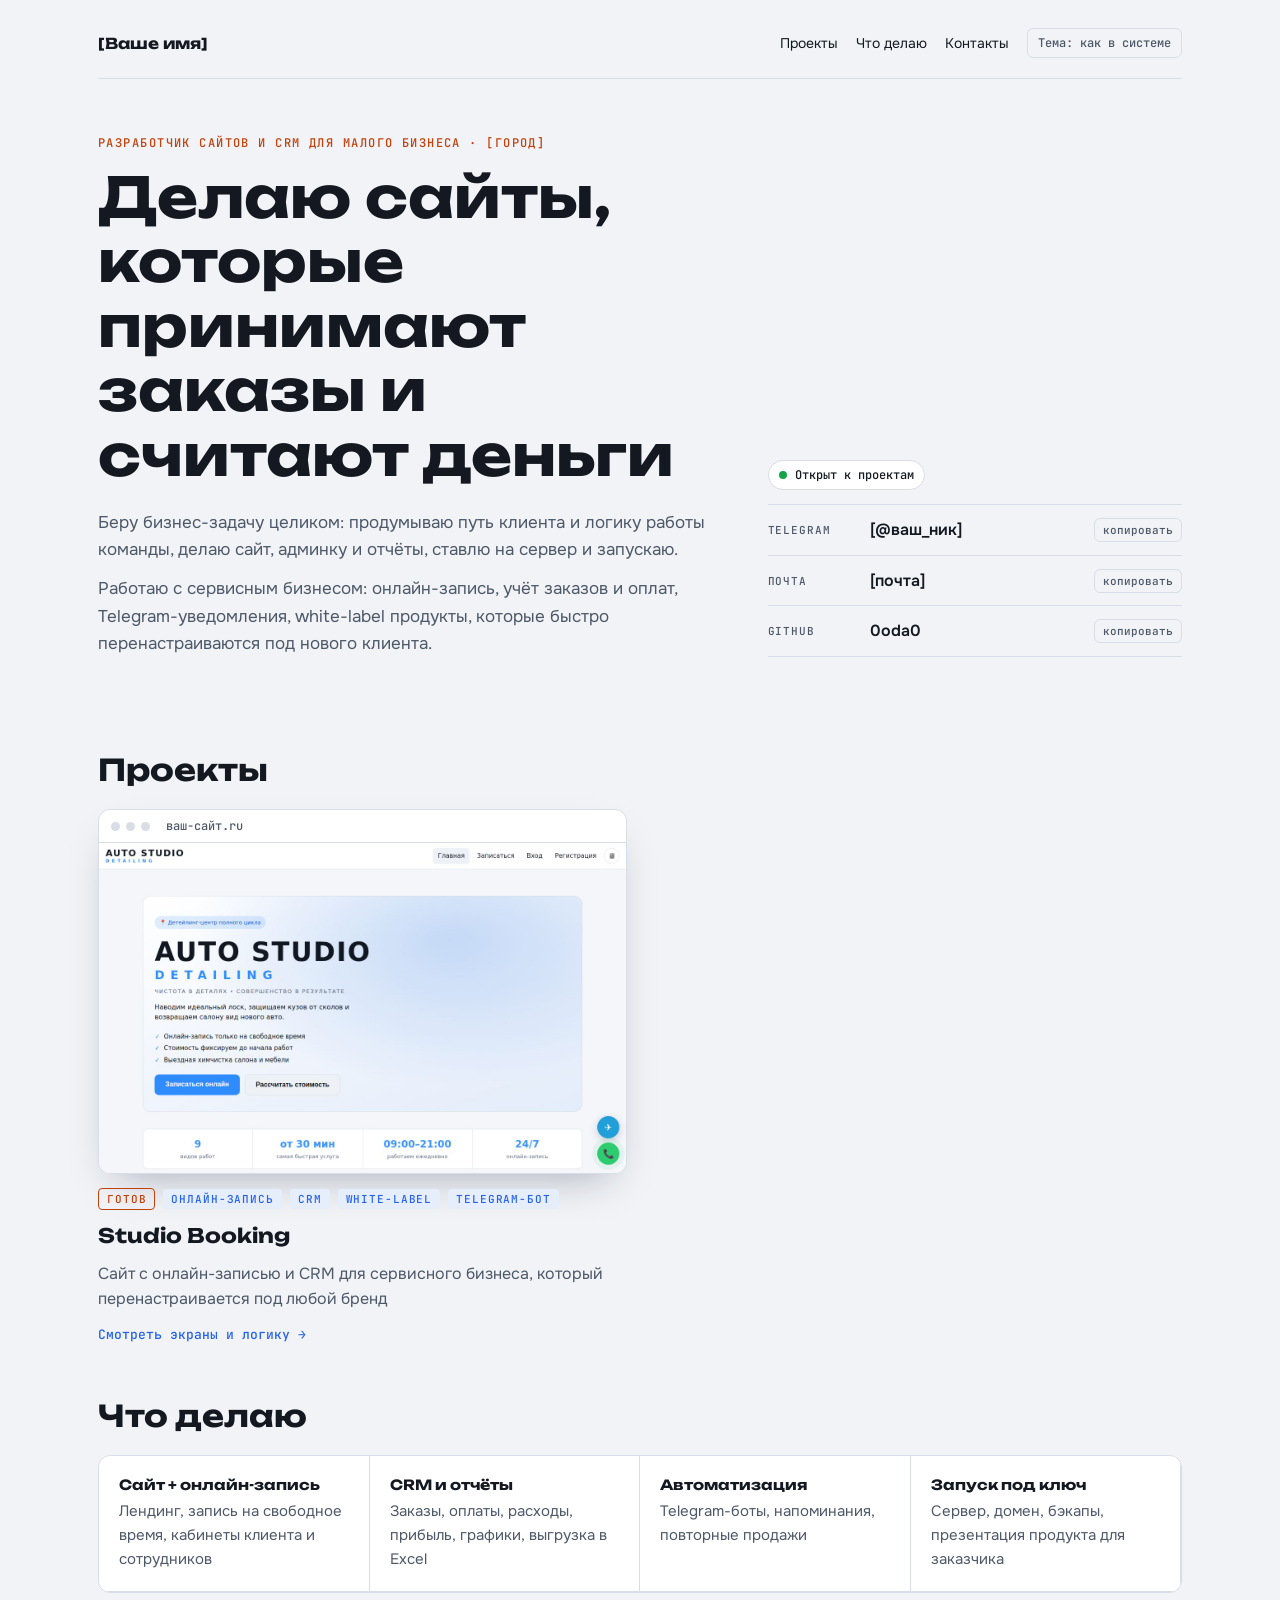
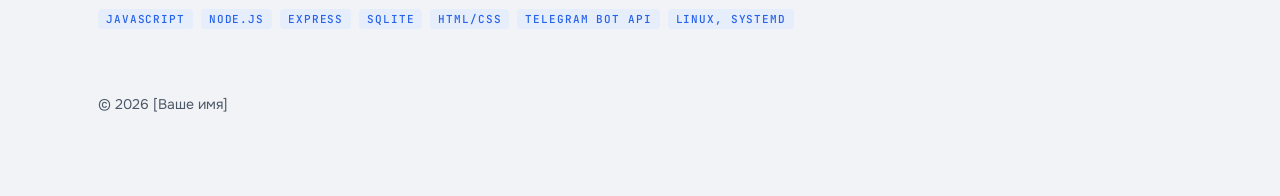
==== index.html @ 6fa4fbe9 "Портфолио: главная (обо мне, контакты, проекты), страницы проектов из project.json, проект Studio Bo" ====
<!doctype html>
<html lang="ru">
<head>
<meta charset="utf-8">
<meta name="viewport" content="width=device-width, initial-scale=1, viewport-fit=cover">
<title>Портфолио</title>
<meta name="description" content="Портфолио: сайты, CRM и автоматизация для бизнеса">
<link rel="preconnect" href="https://fonts.googleapis.com">
<link rel="stylesheet" href="https://fonts.googleapis.com/css2?family=Unbounded:wght@500;700&family=Onest:wght@400;500;600&family=JetBrains+Mono:wght@500&display=swap">
<link rel="stylesheet" href="assets/style.css">
</head>
<body>
<!-- Данные: profile.json (обо мне и контакты), projects/index.json (список проектов), projects/<slug>/project.json -->
<div class="home">
  <header class="topbar">
    <div class="mark" id="mark"></div>
    <nav><a href="#projects">Проекты</a><a href="#services">Что делаю</a><a href="#contacts">Контакты</a>
      <button class="theme" id="theme" type="button" style="margin:0">Тема: как в системе</button></nav>
  </header>

  <section class="intro">
    <div>
      <div class="who" id="role"></div>
      <h1 id="headline"></h1>
      <div class="about" id="about"></div>
    </div>
    <div id="contacts">
      <div style="margin-bottom:14px"><span class="status" id="available"></span></div>
      <div class="contact-list" id="contact-list"></div>
    </div>
  </section>

  <section class="block" id="projects"><h2>Проекты</h2><div class="projects" id="project-list"><p class="empty-note">Загрузка…</p></div></section>

  <section class="block" id="services"><h2>Что делаю</h2><div class="svc" id="svc"></div><div class="stack" id="stack"></div></section>

  <footer class="end" id="foot"></footer>
</div>
<script src="assets/common.js"></script>
<script>
(async () => {
  const me = await fetch('profile.json').then((r) => r.json());
  document.title = `${me.name} — портфолио`;
  document.getElementById('mark').textContent = me.name;
  document.getElementById('role').textContent = [me.role, me.location].filter(Boolean).join(' · ');
  document.getElementById('headline').innerHTML = emph(me.headline);
  document.getElementById('about').innerHTML = me.about.map((p) => `<p>${esc(p)}</p>`).join('');
  document.getElementById('available').textContent = me.available || 'Открыт к проектам';
  document.getElementById('contact-list').innerHTML = me.contacts.map((c, i) => `<div><span>${esc(c.label)}</span>
    <b>${c.url ? `<a href="${esc(c.url)}" target="_blank" rel="noopener">${esc(c.value)}</a>` : esc(c.value)}</b>
    <button class="copy" type="button" data-i="${i}">копировать</button></div>`).join('');
  document.getElementById('contact-list').addEventListener('click', async (e) => {
    const b = e.target.closest('.copy'); if (!b) return;
    const v = me.contacts[b.dataset.i].value;
    try { await navigator.clipboard.writeText(v); b.textContent = 'скопировано'; }
    catch { const r = document.createRange(); r.selectNodeContents(b.previousElementSibling); getSelection().removeAllRanges(); getSelection().addRange(r); b.textContent = 'выделено'; }
    setTimeout(() => (b.textContent = 'копировать'), 1600);
  });
  document.getElementById('svc').innerHTML = me.services.map((s) => `<div><b>${esc(s.title)}</b><span>${esc(s.text)}</span></div>`).join('');
  document.getElementById('stack').innerHTML = me.stack.map((s) => `<span class="chip">${esc(s)}</span>`).join('');
  document.getElementById('foot').textContent = `© ${new Date().getFullYear()} ${me.name}`;

  const STATUS = { idea: 'идея', in_progress: 'в работе', testing: 'тестирование', deployed: 'запущен', done: 'готов', paused: 'на паузе' };
  const { projects } = await fetch('projects/index.json').then((r) => r.json());
  const list = (await Promise.all(projects.map((slug) => fetch(`projects/${slug}/project.json`).then((r) => (r.ok ? r.json() : null)).catch(() => null)))).filter(Boolean);
  document.getElementById('project-list').innerHTML = list.length ? list.map((p) => `
    <a class="proj" href="project.html?p=${encodeURIComponent(p.slug)}">
      <div class="frame"><div class="bar"><i></i><i></i><i></i><code>${esc(p.hero?.url || p.title)}</code></div><img src="projects/${esc(p.slug)}/${esc(p.cover)}" alt="${esc(p.title)}" loading="lazy"></div>
      <div class="meta">${p.status ? `<span class="chip rule">${esc(STATUS[p.status] || p.status)}</span>` : ''}${(p.tags || []).map((t) => `<span class="chip">${esc(t)}</span>`).join('')}</div>
      <h3>${esc(p.title)}</h3><p>${esc(p.subtitle)}</p>
      <span class="more">Смотреть экраны и логику →</span>
    </a>`).join('') : '<p class="empty-note">Проекты скоро появятся.</p>';
})();
</script>
</body>
</html>
---- assets/style.css ----
/* Портфолио: общий стиль. Страница проекта — досье: липкое оглавление слева, снимок + пояснения справа */
:root {
  --paper: #f1f3f6; --panel: #ffffff; --ink: #141821; --soft: #4d5868; --line: #d9dee6;
  --accent: #2563eb; --accent-ink: #ffffff; --signal: #c2410c; --tint: #e6edfb;
  --display: 'Unbounded', 'Arial Black', system-ui, sans-serif;
  --body: 'Onest', 'Segoe UI', system-ui, sans-serif;
  --mono: 'JetBrains Mono', ui-monospace, 'Consolas', monospace;
  --shadow: 0 18px 40px -18px rgba(20, 30, 60, .35);
  color-scheme: light;
}
@media (prefers-color-scheme: dark) { :root:not([data-theme="light"]) {
  --paper: #0e1218; --panel: #161c26; --ink: #e9eef5; --soft: #a3aebd; --line: #273141;
  --accent: #5b8cff; --accent-ink: #0b1020; --signal: #fb923c; --tint: #1a2540; --shadow: 0 18px 40px -18px rgba(0, 0, 0, .7); color-scheme: dark;
} }
:root[data-theme="dark"] {
  --paper: #0e1218; --panel: #161c26; --ink: #e9eef5; --soft: #a3aebd; --line: #273141;
  --accent: #5b8cff; --accent-ink: #0b1020; --signal: #fb923c; --tint: #1a2540; --shadow: 0 18px 40px -18px rgba(0, 0, 0, .7); color-scheme: dark;
}
* { box-sizing: border-box; }
html { scroll-behavior: smooth; }
@media (prefers-reduced-motion: reduce) { html { scroll-behavior: auto; } }
body { margin: 0; background: var(--paper); color: var(--ink); font: 16px/1.6 var(--body); }
img { max-width: 100%; display: block; }
a { color: var(--accent); }
h1, h2, h3 { font-family: var(--display); line-height: 1.15; margin: 0; text-wrap: balance; font-weight: 700; }
p { margin: 0; }

.shell { display: grid; grid-template-columns: 250px minmax(0, 1fr); gap: 0; }
.index { position: sticky; top: 0; height: 100vh; overflow-y: auto; padding: 28px 18px 40px 22px; border-right: 1px solid var(--line); background: var(--paper); }
.index .mark { font: 700 15px/1.2 var(--display); letter-spacing: .02em; }
.index .mark span { display: block; font: 500 11px var(--mono); color: var(--soft); letter-spacing: .08em; margin-top: 4px; }
.index nav { display: grid; gap: 18px; margin-top: 26px; }
.index .grp { font: 500 11px var(--mono); text-transform: uppercase; letter-spacing: .1em; color: var(--soft); margin-bottom: 4px; }
.index a { display: block; color: var(--ink); text-decoration: none; font-size: 14px; padding: 4px 10px; border-left: 2px solid transparent; margin-left: -10px; }
.index a:hover { color: var(--accent); }
.index a.on { border-left-color: var(--accent); color: var(--accent); font-weight: 600; }
.theme { margin-top: 24px; font: 500 12px var(--mono); background: none; border: 1px solid var(--line); color: var(--soft); padding: 6px 10px; border-radius: 6px; cursor: pointer; }
.theme:focus-visible, a:focus-visible, .shot:focus-visible { outline: 2px solid var(--accent); outline-offset: 3px; }

main { min-width: 0; padding-inline: clamp(16px, 4vw, 56px); padding-block: 40px 80px; }

/* шапка */
.hero { display: grid; grid-template-columns: minmax(0, 1fr) minmax(0, 1fr); gap: 40px; align-items: center; padding-block: 24px 56px; }
.hero h1 { font-size: clamp(26px, 3vw, 42px); letter-spacing: -.01em; }
.hero h1 em { font-style: normal; color: var(--accent); }
.hero .lead { margin-top: 18px; font-size: 18px; color: var(--soft); max-width: 34em; }
.facts { display: flex; flex-wrap: wrap; gap: 26px; margin-top: 28px; }
.facts div { display: grid; }
.facts b { font: 700 28px var(--display); font-variant-numeric: tabular-nums; }
.facts span { font-size: 13px; color: var(--soft); }
.stage { position: relative; padding-bottom: 40px; }
.stage .phone { position: absolute; right: -6px; bottom: 0; width: 26%; border-radius: 22px; border: 6px solid var(--ink); box-shadow: var(--shadow); overflow: hidden; background: var(--ink); }

/* окно браузера вокруг снимка */
.frame { background: var(--panel); border: 1px solid var(--line); border-radius: 12px; overflow: hidden; box-shadow: var(--shadow); }
.frame .bar { display: flex; align-items: center; gap: 6px; padding: 8px 12px; border-bottom: 1px solid var(--line); }
.frame .bar i { width: 9px; height: 9px; border-radius: 50%; background: var(--line); }
.frame .bar code { margin-left: 10px; font: 500 12px var(--mono); color: var(--soft); white-space: nowrap; overflow: hidden; text-overflow: ellipsis; }
.shot { display: block; width: 100%; padding: 0; border: 0; background: none; cursor: zoom-in; }

/* главы */
.chapter { padding-top: 64px; scroll-margin-top: 12px; }
.chapter > header { display: grid; gap: 10px; max-width: 46em; padding-bottom: 28px; border-bottom: 1px solid var(--line); }
.chapter > header .no { font: 500 12px var(--mono); color: var(--signal); letter-spacing: .1em; text-transform: uppercase; }
.chapter > header h2 { font-size: clamp(24px, 3vw, 36px); }
.chapter > header p { color: var(--soft); font-size: 17px; }

.screen { display: grid; grid-template-columns: minmax(0, 1.55fr) minmax(0, 1fr); gap: 36px; padding-block: 44px; border-bottom: 1px solid var(--line); scroll-margin-top: 12px; align-items: start; }
.notes { position: sticky; top: 20px; display: grid; gap: 14px; min-width: 0; }
.notes .who { display: flex; gap: 8px; flex-wrap: wrap; }
.chip { font: 500 11px var(--mono); text-transform: uppercase; letter-spacing: .08em; padding: 3px 8px; border-radius: 4px; background: var(--tint); color: var(--accent); }
.chip.rule { background: none; border: 1px solid var(--signal); color: var(--signal); }
.notes h3 { font-size: 21px; }
.notes p { color: var(--soft); }
.notes ul { margin: 0; padding: 0; list-style: none; display: grid; gap: 9px; }
.notes li { position: relative; padding-left: 18px; font-size: 15px; }
.notes li::before { content: ''; position: absolute; left: 0; top: .62em; width: 8px; height: 2px; background: var(--accent); }
.notes .k { font: 500 11px var(--mono); text-transform: uppercase; letter-spacing: .1em; color: var(--soft); margin-top: 4px; }
.notes code { font: 500 13px var(--mono); background: var(--tint); padding: 1px 5px; border-radius: 4px; }

/* схемы и карточки */
.flow { display: grid; grid-template-columns: repeat(auto-fit, minmax(150px, 1fr)); gap: 0; margin-top: 30px; border: 1px solid var(--line); border-radius: 12px; overflow: hidden; background: var(--panel); }
.flow div { padding: 18px; border-right: 1px solid var(--line); display: grid; gap: 4px; align-content: start; }
.flow div:last-child { border-right: 0; }
.flow b { font: 700 13px var(--display); }
.flow span { font-size: 14px; color: var(--soft); }
.flow small { font: 500 11px var(--mono); color: var(--signal); }
.cards { display: grid; grid-template-columns: repeat(auto-fit, minmax(260px, 1fr)); gap: 16px; margin-top: 30px; }
.card { background: var(--panel); border: 1px solid var(--line); border-radius: 12px; padding: 22px; display: grid; gap: 10px; align-content: start; }
.card h3 { font-size: 17px; }
.pair { display: grid; grid-template-columns: minmax(0, 2.2fr) minmax(0, 1fr) minmax(0, 1fr); gap: 20px; margin-top: 30px; align-items: start; }
.pair figure { margin: 0; display: grid; gap: 8px; min-width: 0; }
.pair figcaption { font: 500 12px var(--mono); color: var(--soft); }
.pair .ph { border-radius: 18px; border: 5px solid var(--ink); overflow: hidden; }
.steps { counter-reset: s; display: grid; gap: 0; margin-top: 30px; border-top: 1px solid var(--line); }
.steps li { list-style: none; counter-increment: s; display: grid; grid-template-columns: 56px minmax(0, 1fr); gap: 14px; padding: 18px 0; border-bottom: 1px solid var(--line); }
.steps li::before { content: counter(s, decimal-leading-zero); font: 700 22px var(--display); color: var(--accent); }
.steps b { display: block; }
.steps span { color: var(--soft); }
.table-wrap { overflow-x: auto; margin-top: 24px; border: 1px solid var(--line); border-radius: 12px; background: var(--panel); }
table { border-collapse: collapse; width: 100%; font-size: 15px; }
th, td { text-align: left; padding: 12px 16px; border-bottom: 1px solid var(--line); vertical-align: top; }
th { font: 500 11px var(--mono); text-transform: uppercase; letter-spacing: .08em; color: var(--soft); }
td:last-child { font-variant-numeric: tabular-nums; white-space: nowrap; }
tr:last-child td { border-bottom: 0; }
footer.end { margin-top: 64px; color: var(--soft); font-size: 14px; }

dialog { border: 0; padding: 0; background: transparent; max-width: 96vw; max-height: 94vh; }
dialog::backdrop { background: rgba(8, 12, 20, .82); }
dialog img { max-height: 92vh; width: auto; border-radius: 8px; }
dialog form { position: fixed; top: 14px; right: 18px; }
dialog button { font: 500 13px var(--mono); background: var(--panel); color: var(--ink); border: 1px solid var(--line); padding: 8px 12px; border-radius: 6px; cursor: pointer; }

@media (max-width: 1100px) {
  .shell { grid-template-columns: minmax(0, 1fr); }
  .index { position: sticky; top: 0; z-index: 5; height: auto; padding: 10px 16px; border-right: 0; border-bottom: 1px solid var(--line); display: flex; align-items: center; gap: 14px; overflow-x: auto; }
  .index .mark span, .index .grp, .index nav > div > a:not(:first-of-type), .theme { display: none; }
  .index nav { display: flex; gap: 14px; margin: 0; }
  .index a { white-space: nowrap; border: 0; margin: 0; padding: 4px 0; }
}
@media (max-width: 860px) {
  .hero, .screen { grid-template-columns: minmax(0, 1fr); }
  .notes { position: static; }
  .pair { grid-template-columns: minmax(0, 1fr) minmax(0, 1fr); }
  .pair figure:first-child { grid-column: 1 / -1; }
}

/* ---------- главная портфолио ---------- */
.home { max-width: 1180px; margin: 0 auto; padding-inline: clamp(16px, 4vw, 48px); padding-block: 28px 80px; }
.topbar { display: flex; justify-content: space-between; align-items: center; gap: 16px; padding-bottom: 20px; border-bottom: 1px solid var(--line); }
.topbar .mark { font: 700 15px var(--display); }
.topbar nav { display: flex; gap: 18px; flex-wrap: wrap; align-items: center; }
.topbar nav a { color: var(--ink); text-decoration: none; font-size: 14px; }
.topbar nav a:hover { color: var(--accent); }
.intro { display: grid; grid-template-columns: minmax(0, 1.5fr) minmax(0, 1fr); gap: 48px; padding-block: 56px 40px; align-items: end; }
.intro .who { font: 500 12px var(--mono); text-transform: uppercase; letter-spacing: .12em; color: var(--signal); }
.intro h1 { font-size: clamp(30px, 4.4vw, 56px); margin-top: 14px; }
.intro .about { display: grid; gap: 12px; margin-top: 22px; color: var(--soft); font-size: 17px; max-width: 38em; }
.status { display: inline-flex; align-items: center; gap: 8px; font: 500 12px var(--mono); color: var(--ink); border: 1px solid var(--line); padding: 6px 10px; border-radius: 999px; background: var(--panel); }
.status::before { content: ''; width: 8px; height: 8px; border-radius: 50%; background: #16a34a; }
.contact-list { display: grid; gap: 0; border-top: 1px solid var(--line); }
.contact-list div { display: grid; grid-template-columns: 90px minmax(0, 1fr) auto; gap: 12px; align-items: center; padding: 12px 0; border-bottom: 1px solid var(--line); }
.contact-list span { font: 500 11px var(--mono); text-transform: uppercase; letter-spacing: .08em; color: var(--soft); }
.contact-list b { font-weight: 600; overflow-wrap: anywhere; }
.contact-list a { color: var(--ink); text-decoration: none; }
.contact-list a:hover { color: var(--accent); }
.copy { font: 500 11px var(--mono); background: none; border: 1px solid var(--line); color: var(--soft); border-radius: 6px; padding: 4px 8px; cursor: pointer; }
.block { padding-top: 56px; }
.block > h2 { font-size: clamp(22px, 2.6vw, 30px); margin-bottom: 22px; }
.svc { display: grid; grid-template-columns: repeat(auto-fit, minmax(220px, 1fr)); border: 1px solid var(--line); border-radius: 12px; overflow: hidden; background: var(--panel); }
.svc div { padding: 20px; border-right: 1px solid var(--line); border-bottom: 1px solid var(--line); display: grid; gap: 6px; align-content: start; }
.svc b { font: 700 14px var(--display); }
.svc span { color: var(--soft); font-size: 15px; }
.stack { display: flex; flex-wrap: wrap; gap: 8px; margin-top: 16px; }
.projects { display: grid; grid-template-columns: repeat(auto-fill, minmax(min(100%, 460px), 1fr)); gap: 26px; }
.proj { display: grid; gap: 14px; text-decoration: none; color: var(--ink); }
.proj .frame { transition: transform .25s ease; }
.proj:hover .frame { transform: translateY(-4px); }
.proj h3 { font-size: 20px; }
.proj p { color: var(--soft); }
.proj .meta { display: flex; gap: 8px; flex-wrap: wrap; align-items: center; }
.proj .more { font: 500 13px var(--mono); color: var(--accent); }
.empty-note { color: var(--soft); border: 1px dashed var(--line); border-radius: 12px; padding: 22px; }
.back { font: 500 13px var(--mono); text-decoration: none; display: inline-block; margin-bottom: 18px; }
@media (prefers-reduced-motion: reduce) { .proj .frame { transition: none; } }
@media (max-width: 860px) { .intro { grid-template-columns: minmax(0, 1fr); } }
.topbar .theme { display: inline-block; }
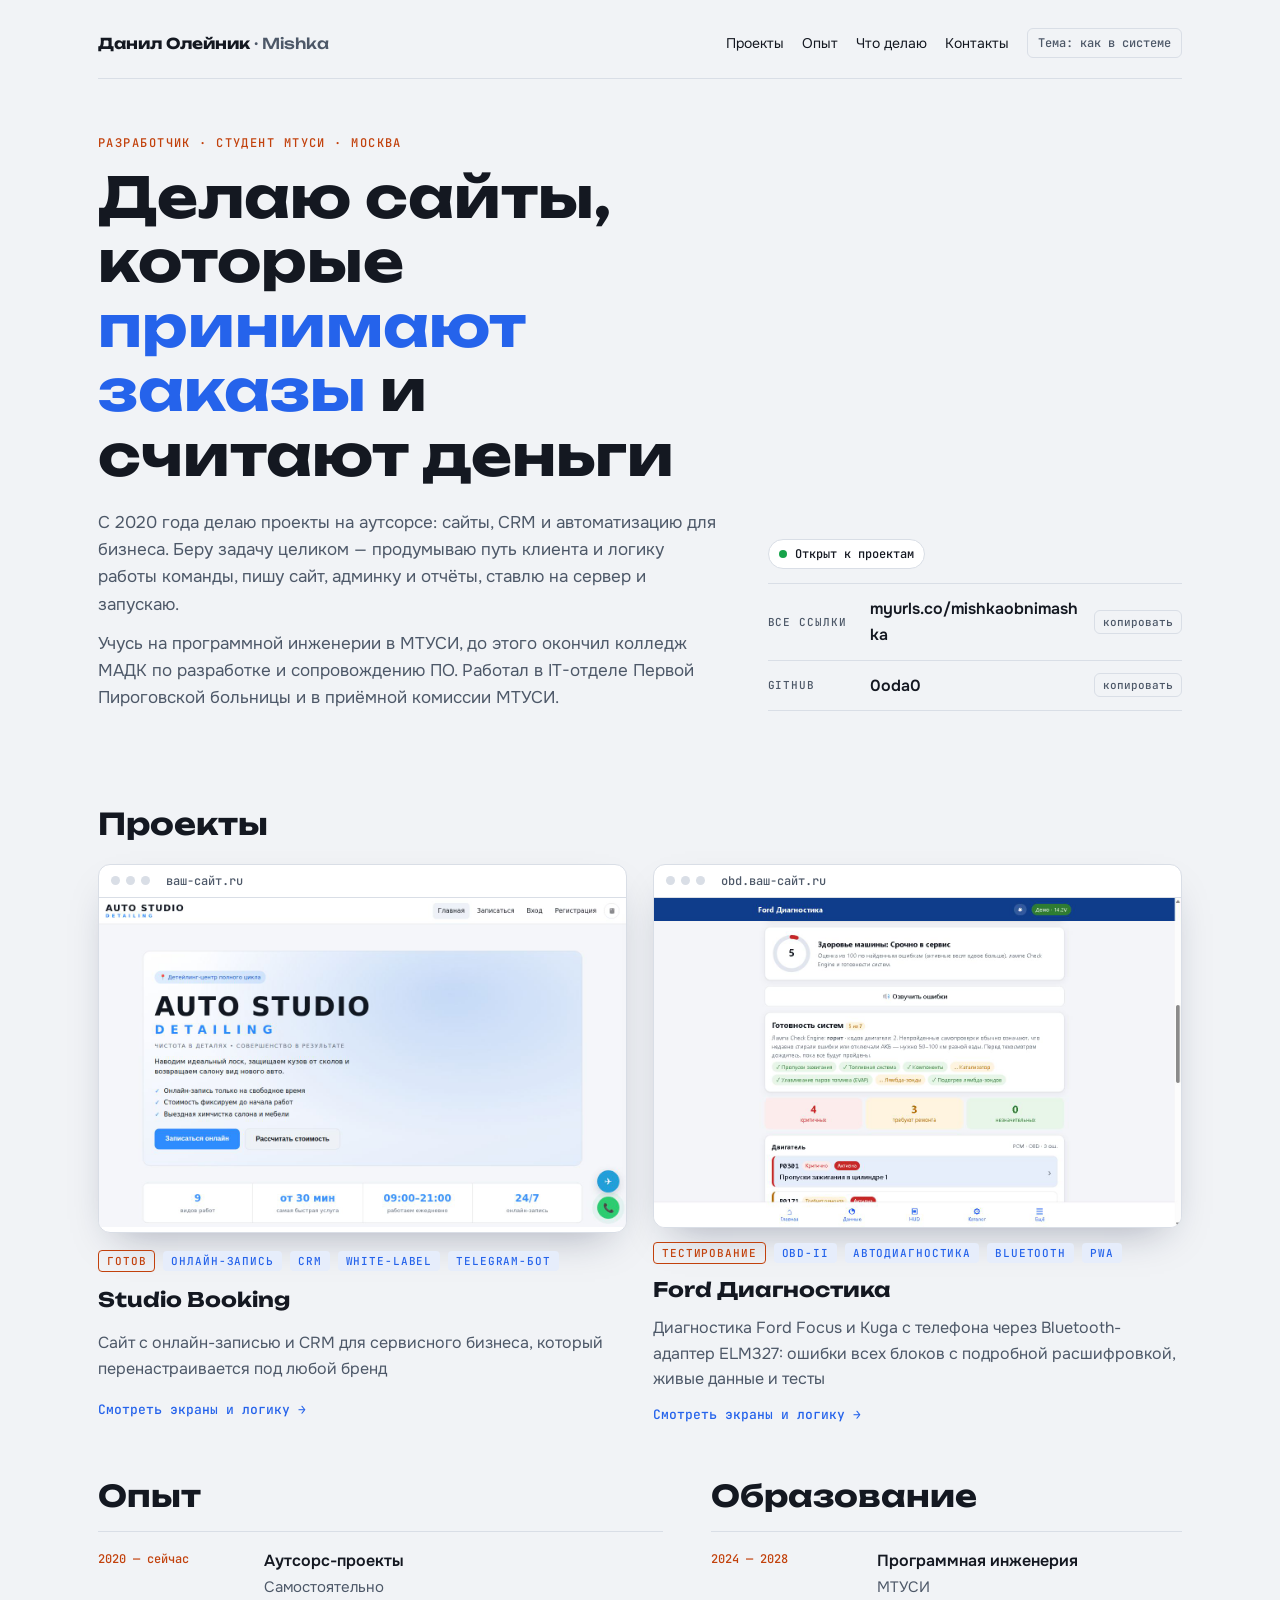
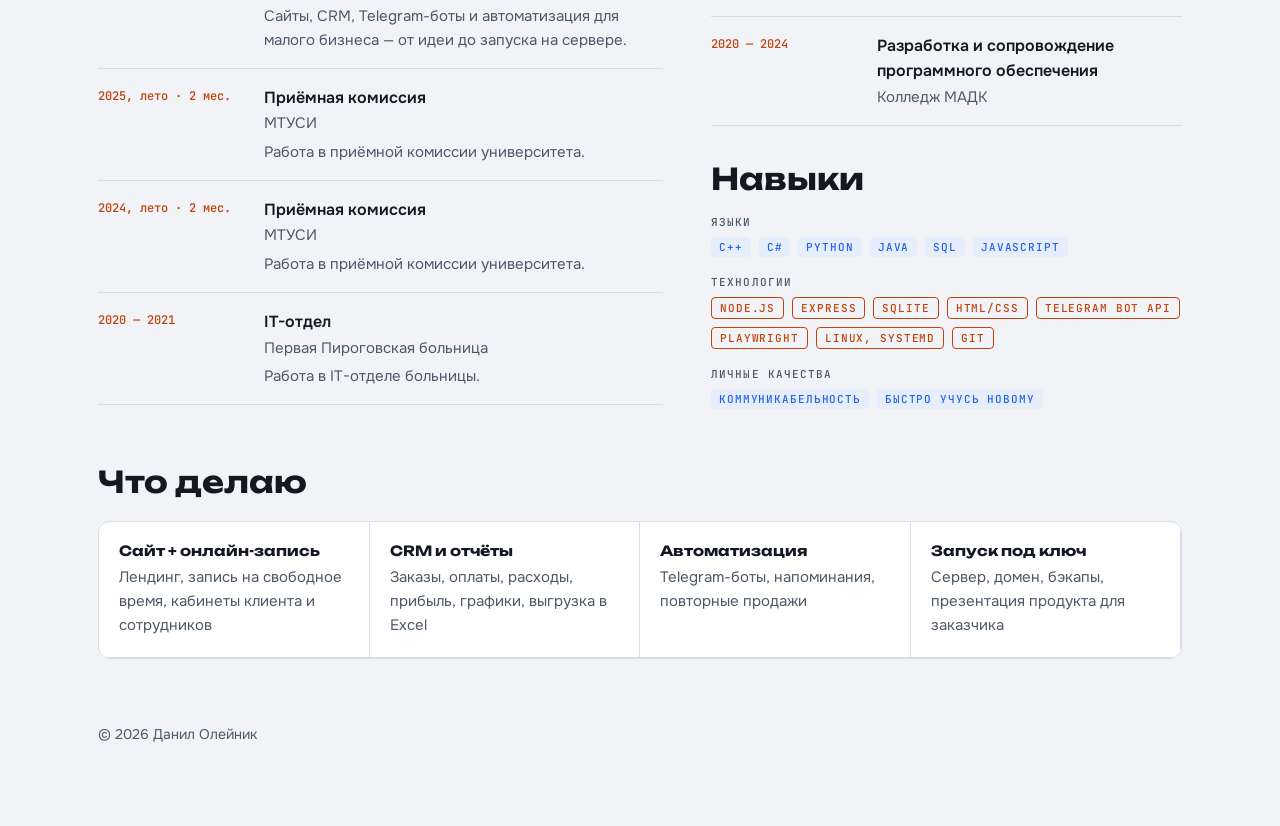
==== commit 523b5722: "Профиль: Данил Олейник — опыт, образование, навыки, контакты Co-Authored-By: Claude Opus 5.5 <norepl" ====
--- a/index.html
+++ b/index.html
@@ -14,7 +14,7 @@
 <div class="home">
   <header class="topbar">
     <div class="mark" id="mark"></div>
-    <nav><a href="#projects">Проекты</a><a href="#services">Что делаю</a><a href="#contacts">Контакты</a>
+    <nav><a href="#projects">Проекты</a><a href="#cv">Опыт</a><a href="#services">Что делаю</a><a href="#contacts">Контакты</a>
       <button class="theme" id="theme" type="button" style="margin:0">Тема: как в системе</button></nav>
   </header>
 
@@ -32,7 +32,16 @@
 
   <section class="block" id="projects"><h2>Проекты</h2><div class="projects" id="project-list"><p class="empty-note">Загрузка…</p></div></section>
 
-  <section class="block" id="services"><h2>Что делаю</h2><div class="svc" id="svc"></div><div class="stack" id="stack"></div></section>
+  <section class="block" id="cv"><div class="cv">
+    <div><h2>Опыт</h2><ol class="timeline" id="exp"></ol></div>
+    <div><h2>Образование</h2><ol class="timeline" id="edu"></ol>
+      <h2 style="margin-top:36px">Навыки</h2>
+      <div class="k">Языки</div><div class="stack" id="langs"></div>
+      <div class="k">Технологии</div><div class="stack" id="stack"></div>
+      <div class="k">Личные качества</div><div class="stack" id="soft"></div></div>
+  </div></section>
+
+  <section class="block" id="services"><h2>Что делаю</h2><div class="svc" id="svc"></div></section>
 
   <footer class="end" id="foot"></footer>
 </div>
@@ -41,7 +50,7 @@
 (async () => {
   const me = await fetch('profile.json').then((r) => r.json());
   document.title = `${me.name} — портфолио`;
-  document.getElementById('mark').textContent = me.name;
+  document.getElementById('mark').innerHTML = `${esc(me.name)}${me.nickname ? ` <span style="color:var(--soft);font-weight:500">· ${esc(me.nickname)}</span>` : ''}`;
   document.getElementById('role').textContent = [me.role, me.location].filter(Boolean).join(' · ');
   document.getElementById('headline').innerHTML = emph(me.headline);
   document.getElementById('about').innerHTML = me.about.map((p) => `<p>${esc(p)}</p>`).join('');
@@ -57,7 +66,11 @@
     setTimeout(() => (b.textContent = 'копировать'), 1600);
   });
   document.getElementById('svc').innerHTML = me.services.map((s) => `<div><b>${esc(s.title)}</b><span>${esc(s.text)}</span></div>`).join('');
-  document.getElementById('stack').innerHTML = me.stack.map((s) => `<span class="chip">${esc(s)}</span>`).join('');
+  const chips = (id, list, cls = 'chip') => (document.getElementById(id).innerHTML = (list || []).map((s) => `<span class="${cls}">${esc(s)}</span>`).join(''));
+  chips('langs', me.languages); chips('stack', me.stack, 'chip rule'); chips('soft', me.soft);
+  const tl = (id, list) => (document.getElementById(id).innerHTML = (list || []).map((x) => `<li><span class="when">${esc(x.period)}</span>
+    <div><b>${esc(x.title)}</b><span class="where">${esc(x.place || '')}</span>${x.text ? `<p>${esc(x.text)}</p>` : ''}</div></li>`).join(''));
+  tl('exp', me.experience); tl('edu', me.education);
   document.getElementById('foot').textContent = `© ${new Date().getFullYear()} ${me.name}`;
 
   const STATUS = { idea: 'идея', in_progress: 'в работе', testing: 'тестирование', deployed: 'запущен', done: 'готов', paused: 'на паузе' };
--- a/assets/style.css
+++ b/assets/style.css
@@ -166,3 +166,16 @@
 @media (prefers-reduced-motion: reduce) { .proj .frame { transition: none; } }
 @media (max-width: 860px) { .intro { grid-template-columns: minmax(0, 1fr); } }
 .topbar .theme { display: inline-block; }
+/* опыт и образование */
+.cv { display: grid; grid-template-columns: minmax(0, 1.2fr) minmax(0, 1fr); gap: 48px; }
+.cv h2 { font-size: clamp(22px, 2.6vw, 30px); margin-bottom: 18px; }
+.cv .k { font: 500 11px var(--mono); text-transform: uppercase; letter-spacing: .1em; color: var(--soft); margin-top: 18px; }
+.cv .stack { margin-top: 8px; }
+.timeline { list-style: none; margin: 0; padding: 0; border-top: 1px solid var(--line); }
+.timeline li { display: grid; grid-template-columns: 150px minmax(0, 1fr); gap: 16px; padding: 16px 0; border-bottom: 1px solid var(--line); }
+.timeline .when { font: 500 12px var(--mono); color: var(--signal); padding-top: 3px; font-variant-numeric: tabular-nums; }
+.timeline b { display: block; font-weight: 600; }
+.timeline .where { color: var(--soft); font-size: 15px; }
+.timeline p { color: var(--soft); font-size: 15px; margin-top: 4px; }
+@media (max-width: 860px) { .cv { grid-template-columns: minmax(0, 1fr); } .timeline li { grid-template-columns: minmax(0, 1fr); gap: 4px; } }
+.intro h1 em { font-style: normal; color: var(--accent); }
